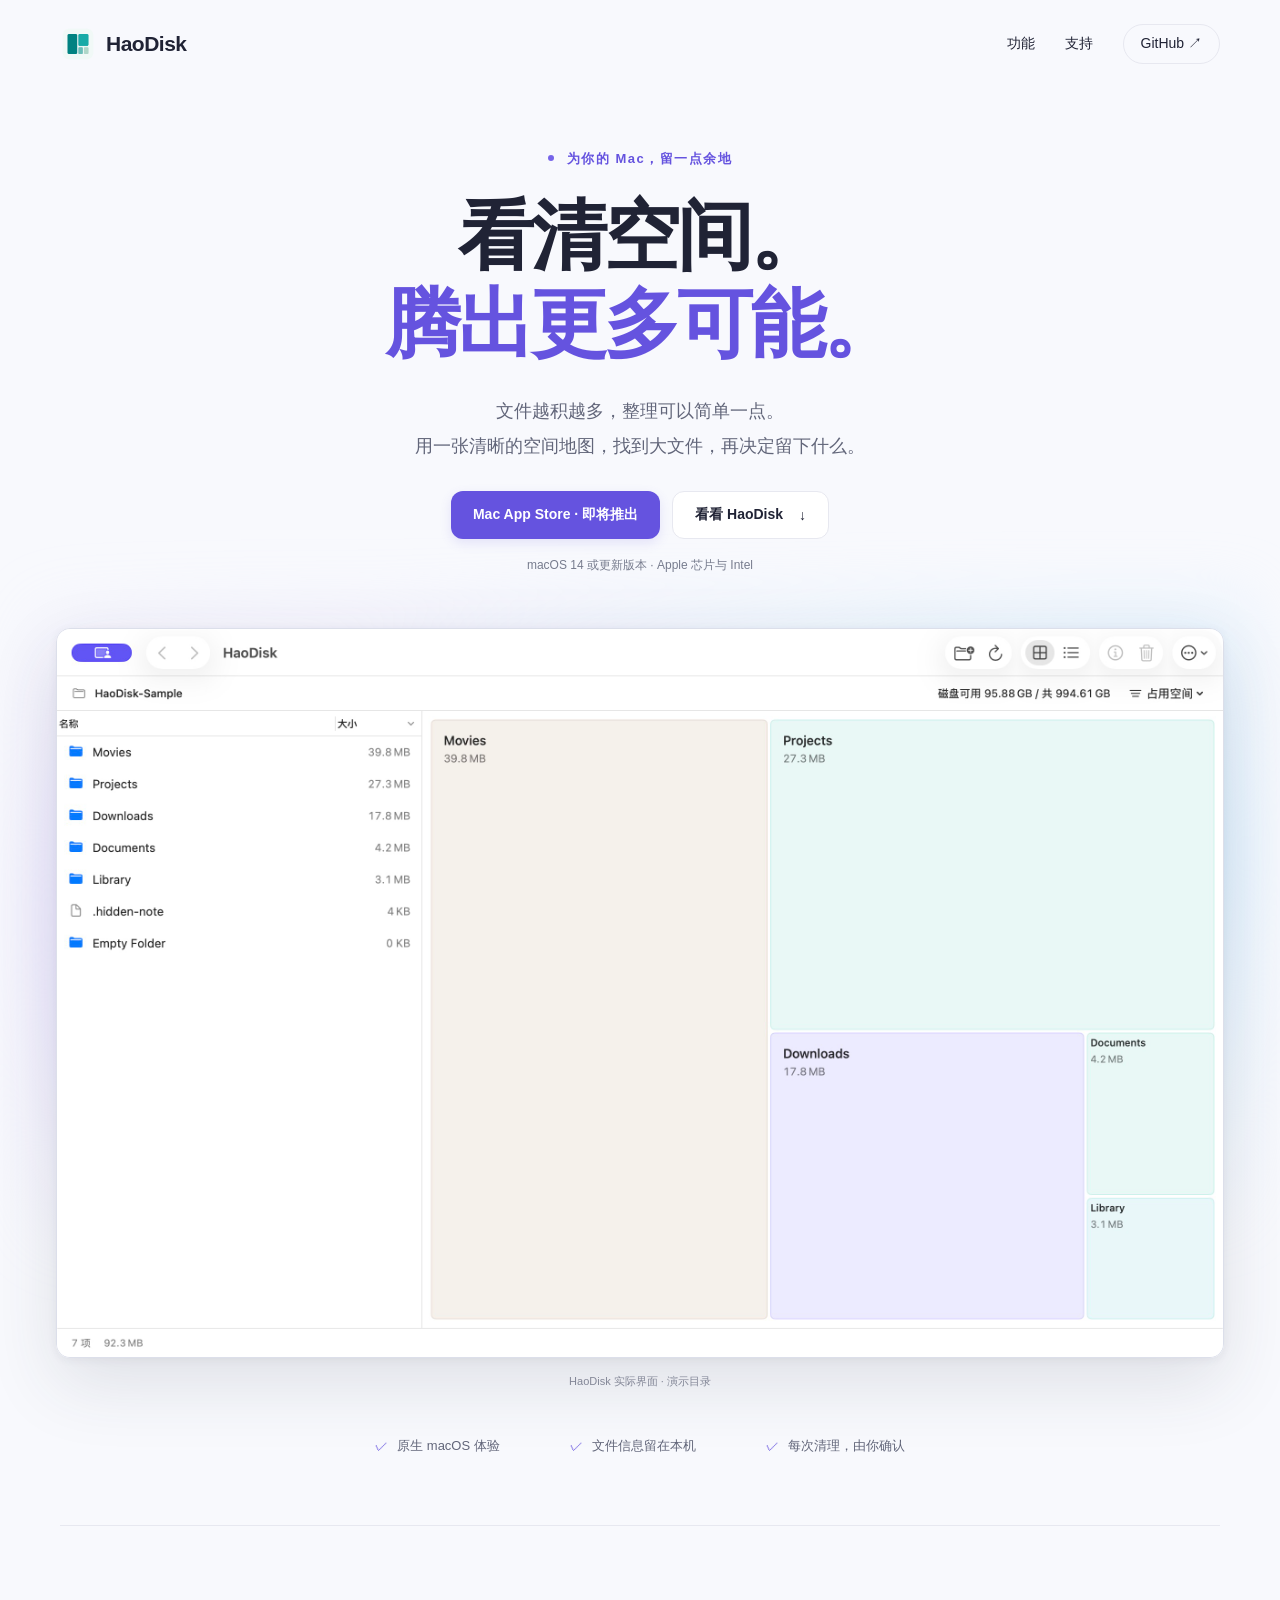
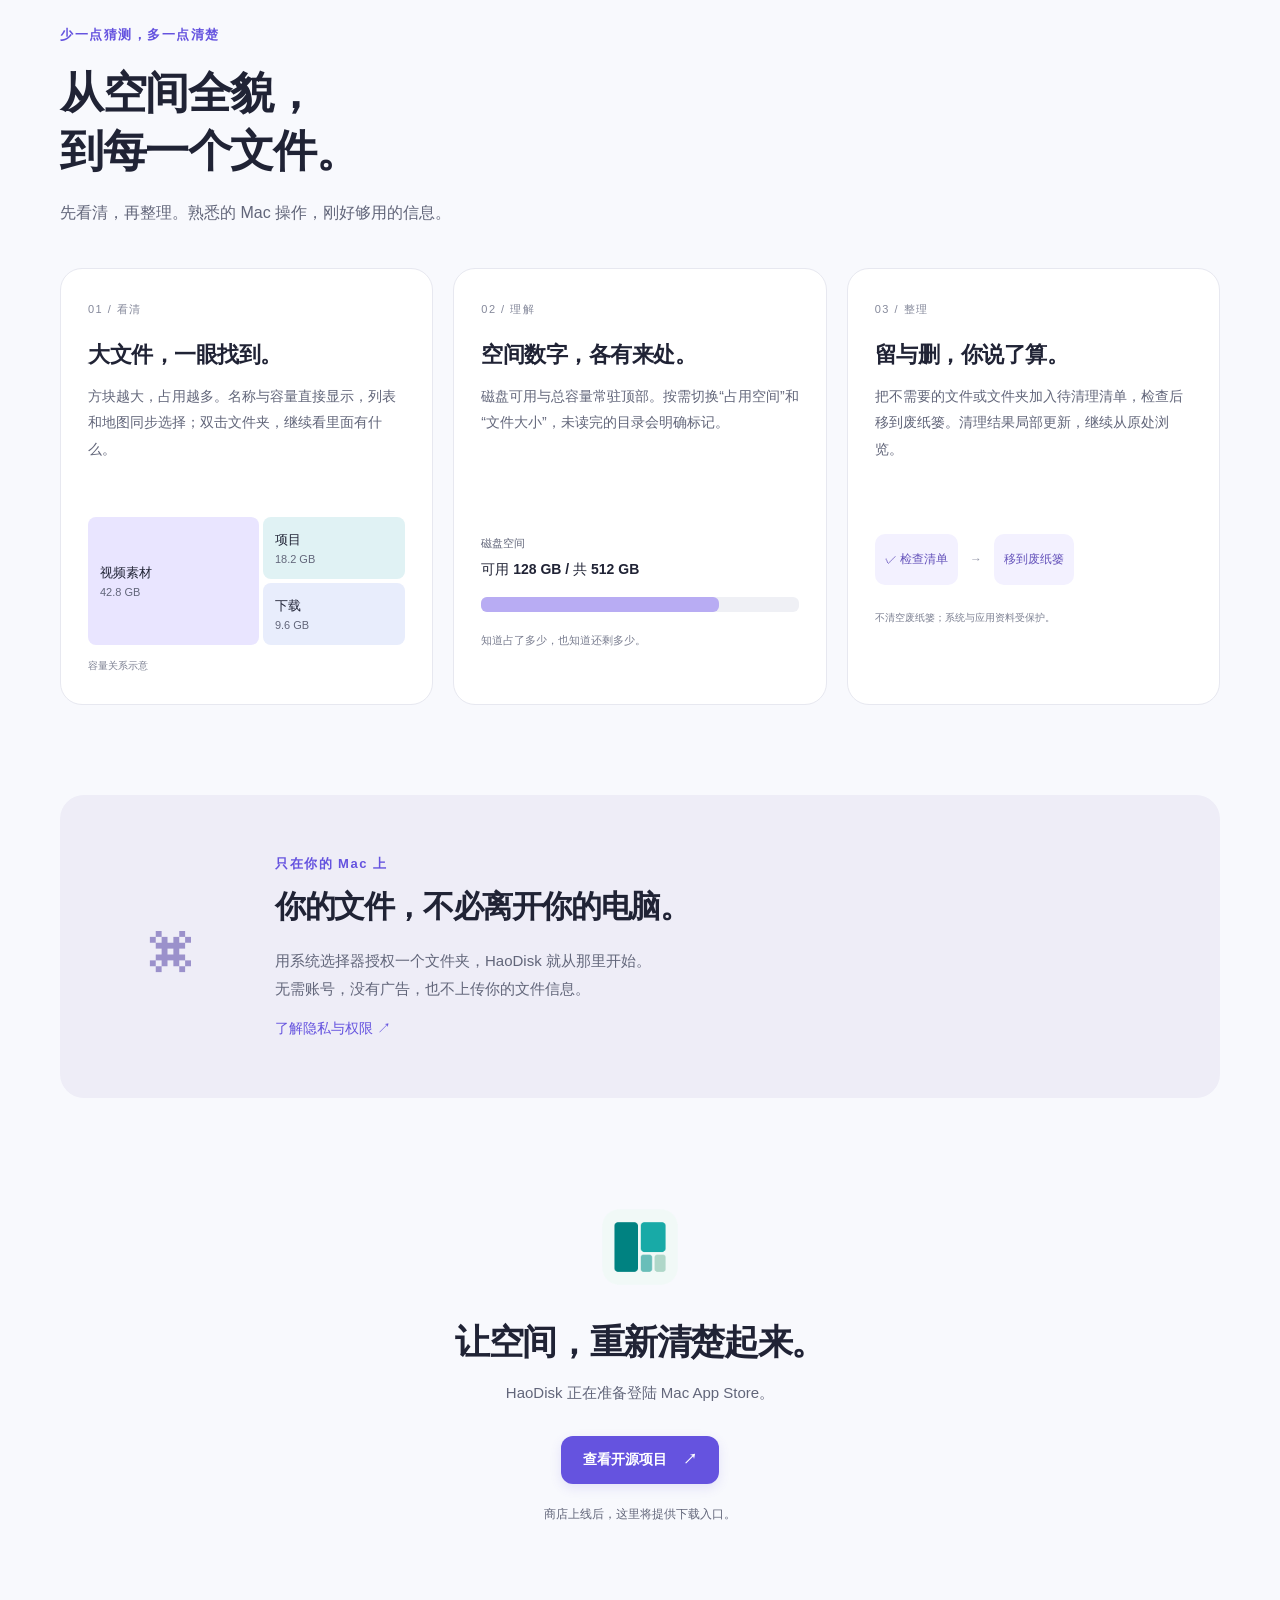
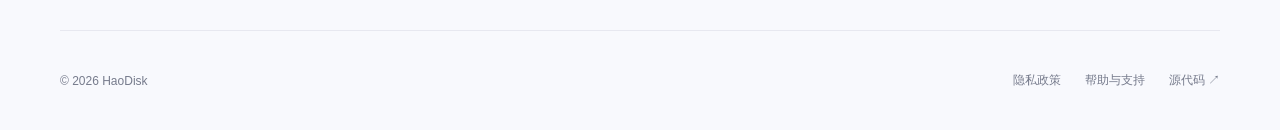
==== site/index.html @ 62d25d3c "docs: publish HaoDisk website and record App Store preparation" ====
<!doctype html>
<html lang="zh-CN">
<head>
<meta charset="utf-8"><meta name="viewport" content="width=device-width,initial-scale=1">
<title>HaoDisk — 看清空间，轻松整理</title>
<meta name="description" content="专为 Mac 打造的磁盘空间分析工具。用清晰的方块图找到大文件，确认后移到废纸篓。所有分析都留在你的 Mac。">
<meta name="theme-color" content="#f8f9fd"><meta property="og:title" content="HaoDisk — 看清空间，轻松整理"><meta property="og:description" content="原生 Mac 磁盘分析与清理工具。让每一份空间都有迹可循。"><meta property="og:image" content="https://skvdhshuk-blip.github.io/HaoDisk/assets/icon.png">
<link rel="icon" href="assets/icon.png"><link rel="stylesheet" href="style.css">
</head>
<body>
<a class="skip" href="#main">跳到主要内容</a>
<header class="nav wrap"><a class="brand" href="./" aria-label="HaoDisk 首页"><img src="assets/icon.png" width="36" height="36" alt="">HaoDisk</a><nav aria-label="主导航"><a href="#features">功能</a><a href="support.html">支持</a><a href="https://github.com/skvdhshuk-blip/HaoDisk" class="nav-code">GitHub ↗</a></nav></header>
<main id="main">
<section class="hero wrap">
<p class="eyebrow"><span></span> 为你的 Mac，留一点余地</p>
<h1>看清空间。<br><span>腾出更多可能。</span></h1>
<p class="intro">文件越积越多，整理可以简单一点。<br>用一张清晰的空间地图，找到大文件，再决定留下什么。</p>
<div class="actions"><a class="button primary" href="#availability">Mac App Store · 即将推出</a><a class="button secondary" href="#preview">看看 HaoDisk <span aria-hidden="true">↓</span></a></div>
<p class="compatibility">macOS 14 或更新版本 · Apple 芯片与 Intel</p>
<figure class="product" id="preview"><img src="assets/app.jpg" width="1280" height="800" alt="HaoDisk 原生界面：左侧按大小排列文件夹，右侧方块图直接显示各文件夹容量，顶部显示磁盘可用空间与总容量" fetchpriority="high"><figcaption>HaoDisk 实际界面 · 演示目录</figcaption></figure>
</section>
<section class="principles wrap" aria-label="产品特点"><span>原生 macOS 体验</span><span>文件信息留在本机</span><span>每次清理，由你确认</span></section>
<section class="features wrap" id="features">
<div class="section-heading"><p class="eyebrow">少一点猜测，多一点清楚</p><h2>从空间全貌，<br>到每一个文件。</h2><p>先看清，再整理。熟悉的 Mac 操作，刚好够用的信息。</p></div>
<div class="feature-grid">
<article><span class="feature-number">01 / 看清</span><h3>大文件，一眼找到。</h3><p>方块越大，占用越多。名称与容量直接显示，列表和地图同步选择；双击文件夹，继续看里面有什么。</p><div class="mini-map" aria-hidden="true"><span>视频素材<small>42.8 GB</small></span><span>项目<small>18.2 GB</small></span><span>下载<small>9.6 GB</small></span></div><small class="illustration-label">容量关系示意</small></article>
<article><span class="feature-number">02 / 理解</span><h3>空间数字，各有来处。</h3><p>磁盘可用与总容量常驻顶部。按需切换“占用空间”和“文件大小”，未读完的目录会明确标记。</p><div class="capacity-demo" aria-hidden="true"><div><span>磁盘空间</span><strong>可用 128 GB / 共 512 GB</strong></div><div class="capacity-track"><span></span></div><small>知道占了多少，也知道还剩多少。</small></div></article>
<article><span class="feature-number">03 / 整理</span><h3>留与删，你说了算。</h3><p>把不需要的文件或文件夹加入待清理清单，检查后移到废纸篓。清理结果局部更新，继续从原处浏览。</p><div class="cleanup-demo" aria-hidden="true"><span>✓ 检查清单</span><i>→</i><span>移到废纸篓</span></div><small class="illustration-label">不清空废纸篓；系统与应用资料受保护。</small></article>
</div>
</section>
<section class="privacy-band wrap"><div class="privacy-symbol" aria-hidden="true">⌘</div><div><p class="eyebrow">只在你的 Mac 上</p><h2>你的文件，不必离开你的电脑。</h2><p>用系统选择器授权一个文件夹，HaoDisk 就从那里开始。<br>无需账号，没有广告，也不上传你的文件信息。</p><a class="text-link" href="privacy.html">了解隐私与权限 <span aria-hidden="true">↗</span></a></div></section>
<section class="download wrap" id="availability"><img src="assets/icon.png" width="88" height="88" alt="HaoDisk 图标" loading="lazy"><h2>让空间，重新清楚起来。</h2><p>HaoDisk 正在准备登陆 Mac App Store。</p><a class="button primary" href="https://github.com/skvdhshuk-blip/HaoDisk">查看开源项目 <span aria-hidden="true">↗</span></a><p class="compatibility">商店上线后，这里将提供下载入口。</p></section>
</main>
<footer class="wrap"><span>© 2026 HaoDisk</span><nav aria-label="页脚导航"><a href="privacy.html">隐私政策</a><a href="support.html">帮助与支持</a><a href="https://github.com/skvdhshuk-blip/HaoDisk">源代码 ↗</a></nav></footer>
</body></html>
---- site/style.css ----
:root{color-scheme:light;--ink:#202335;--muted:#62667a;--purple:#6553df;--line:#e7e8f0;--surface:#f8f9fd}*{box-sizing:border-box}html{scroll-behavior:smooth;scroll-padding-top:30px}body{margin:0;background:var(--surface);color:var(--ink);font-family:-apple-system,BlinkMacSystemFont,"Segoe UI","PingFang SC","Microsoft YaHei",sans-serif;-webkit-font-smoothing:antialiased}a{color:inherit;text-decoration:none}a:focus-visible,summary:focus-visible{outline:3px solid var(--purple);outline-offset:5px}a:hover{text-decoration:underline;text-underline-offset:5px}.wrap{width:min(1160px,calc(100% - 56px));margin-inline:auto}.nav{height:88px;display:flex;align-items:center;justify-content:space-between}.brand{font-size:21px;letter-spacing:-.5px;font-weight:700;display:flex;gap:10px;align-items:center}.brand img{border-radius:9px}nav{display:flex;align-items:center;gap:30px;font-size:14px;font-weight:500}.nav-code{padding:10px 17px;border:1px solid var(--line);border-radius:99px}.hero{text-align:center;padding-top:62px}.eyebrow{font-size:13px;font-weight:600;letter-spacing:1.5px;color:var(--purple);margin:0 0 24px}.eyebrow span{display:inline-block;width:6px;height:6px;border-radius:50%;background:#7664e9;margin:0 8px 2px 0}h1{font-size:clamp(46px,6vw,76px);font-weight:650;letter-spacing:-3px;line-height:1.16;margin:0}h1 span{color:var(--purple)}.intro{font-size:18px;line-height:1.9;color:var(--muted);margin:26px 0}.actions{display:flex;justify-content:center;gap:12px;margin-top:28px}.button{display:inline-flex;min-height:48px;align-items:center;justify-content:center;gap:16px;padding:13px 22px;border-radius:12px;font-size:14px;font-weight:600;transition:transform 140ms cubic-bezier(.23,1,.32,1),background-color 140ms ease}.button:active{transform:scale(.97)}.button:hover{text-decoration:none}.primary{background:var(--purple);color:white;box-shadow:0 4px 12px #6553df24}.secondary{background:white;border:1px solid var(--line)}.compatibility{font-size:12px;color:#777c8e;margin-top:18px}.product{margin:54px -4px 0;position:relative;scroll-margin-top:30px}.product:before{content:"";position:absolute;inset:-30px -25px 10%;background:radial-gradient(ellipse at 25% 45%,#e4dcff 0,transparent 65%),radial-gradient(ellipse at 90% 35%,#d8eeff 0,transparent 60%);z-index:-1;filter:blur(30px)}.product img{display:block;width:100%;height:auto;border-radius:14px;border:1px solid #dcdfea;box-shadow:0 25px 70px #30374a20,0 2px 8px #30374a10}.product figcaption{font-size:11px;color:#838797;margin-top:16px}.principles{display:flex;justify-content:center;gap:70px;padding:48px 0 70px;color:var(--muted);font-size:13px;border-bottom:1px solid var(--line)}.principles span:before{content:"✓";margin-right:9px;color:var(--purple)}.features{padding-top:100px}.section-heading{position:relative}.section-heading .eyebrow{margin-bottom:20px}h2{font-size:clamp(30px,3.5vw,44px);letter-spacing:-1.4px;line-height:1.3;font-weight:620;margin:0 0 20px}.section-heading>p:last-child{color:var(--muted);font-size:16px;line-height:1.8}.feature-grid{display:grid;grid-template-columns:repeat(3,minmax(0,1fr));gap:20px;margin-top:40px}.feature-grid article{background:white;border:1px solid var(--line);border-radius:22px;padding:30px 27px;overflow:hidden}.feature-number{font-size:11px;letter-spacing:1.5px;color:#85899b}h3{font-size:22px;letter-spacing:-.5px;margin:23px 0 13px}.feature-grid p{font-size:14px;line-height:1.9;color:var(--muted);margin:0;min-height:108px}.mini-map{height:128px;display:grid;grid-template-columns:1.2fr 1fr;grid-template-rows:1fr 1fr;gap:4px;margin-top:26px}.mini-map span{border-radius:8px;background:#e9e5ff;padding:12px;font-size:13px;display:flex;flex-direction:column;justify-content:center}.mini-map span:first-child{grid-row:span 2}.mini-map span:nth-child(2){background:#e0f2f4}.mini-map span:nth-child(3){background:#e8edfc}.mini-map small{display:block;font-size:11px;color:var(--muted);margin-top:4px}.illustration-label{font-size:10px;color:#7b7f91;display:block;margin-top:12px;line-height:1.7}.capacity-demo{margin-top:45px}.capacity-demo>div:first-child{display:flex;flex-direction:column;gap:10px;font-size:11px;color:var(--muted)}.capacity-demo strong{font-size:14px;color:var(--ink);font-weight:550}.capacity-track{height:15px;border-radius:6px;background:#eff0f5;margin:18px 0}.capacity-track span{display:block;width:75%;height:100%;border-radius:6px;background:#b8acf3}.capacity-demo small{font-size:11px;color:#7b7f91}.cleanup-demo{margin:43px 0 24px;display:flex;gap:12px;align-items:center;font-size:12px}.cleanup-demo span{padding:17px 10px;border-radius:10px;background:#f3f1ff;color:#6553bb;white-space:nowrap}.cleanup-demo i{font-style:normal;color:#979aac}.privacy-band{margin-top:90px;padding:60px 50px;border-radius:24px;background:#eeedf7;display:flex;align-items:center;gap:50px}.privacy-symbol{font-size:94px;font-weight:300;line-height:1;color:#9b91cb;min-width:115px;text-align:center}.privacy-band .eyebrow{margin-bottom:14px}.privacy-band h2{font-size:31px}.privacy-band p:not(.eyebrow){font-size:15px;color:var(--muted);line-height:1.9}.text-link{color:var(--purple);font-size:14px}.download{padding:105px 0 95px;text-align:center}.download img{border-radius:22px;margin-bottom:24px}.download h2{font-size:35px}.download>p{color:var(--muted);font-size:15px}.download .button{margin:18px 0 4px}.download .compatibility{font-size:12px}footer{border-top:1px solid var(--line);min-height:100px;display:flex;align-items:center;justify-content:space-between;color:#767b8c;font-size:12px}footer nav{font-size:12px;gap:24px}.skip{position:absolute;top:-70px;left:20px;background:white;z-index:5;padding:15px}.skip:focus{top:15px}.document{max-width:760px;padding:60px 0 80px;min-height:70vh}.document h1{font-size:46px;letter-spacing:-1.5px;margin-bottom:20px}.document h2{font-size:23px;margin:38px 0 12px;letter-spacing:-.4px}.document p,.document li{font-size:15px;line-height:1.95;color:var(--muted)}.document a{color:var(--purple);text-decoration:underline;text-underline-offset:3px}.document ul,.document ol{padding-left:23px}.document details{border-bottom:1px solid var(--line);padding:23px 0}.document summary{cursor:pointer;font-size:17px;font-weight:550;line-height:1.7}.document details p{margin-bottom:0}.updated{font-size:12px!important;color:#818596!important}.note{background:#eeedf7;padding:20px 24px;border-radius:14px}
@media(hover:hover) and (pointer:fine){.primary:hover{background:#5644ce}.secondary:hover{background:#f4f3fd}}
@media(max-width:900px){.feature-grid{grid-template-columns:1fr}.feature-grid p{min-height:0}.feature-grid article{padding:30px}.mini-map{max-width:440px}.capacity-demo{max-width:440px;margin-top:25px}.cleanup-demo{margin-top:25px}.privacy-band{gap:30px;padding:40px 30px}.privacy-symbol{min-width:75px;font-size:70px}.principles{gap:25px}.feature-grid{gap:16px}}
@media(max-width:600px){.wrap{width:calc(100% - 36px)}.nav{height:74px}nav{gap:18px;font-size:12px}.nav-code{display:none}.hero{padding-top:46px}h1{letter-spacing:-1.5px;font-size:47px}.intro{font-size:15px;margin-top:22px}.actions{flex-direction:column;align-items:center}.actions .button{width:260px}.product{margin-top:38px}.product img{border-radius:8px}.product:before{inset:0}.principles{flex-wrap:wrap;gap:16px 22px;padding:35px 0 45px;font-size:11px}.features{padding-top:58px}.section-heading>p:last-child{font-size:14px}.privacy-band{margin-top:45px;display:block;padding:32px 25px}.privacy-symbol{display:none}.privacy-band h2{font-size:26px}.privacy-band p:not(.eyebrow){font-size:14px}.download{padding:70px 0}.download h2{font-size:28px}footer{padding:28px 0;display:block}footer nav{margin-top:20px;gap:20px}.document{padding-top:35px}.document h1{font-size:36px}.eyebrow{font-size:11px;letter-spacing:1px}}
@media(prefers-reduced-motion:reduce){html{scroll-behavior:auto}.button{transition:none}.button:active{transform:none}}
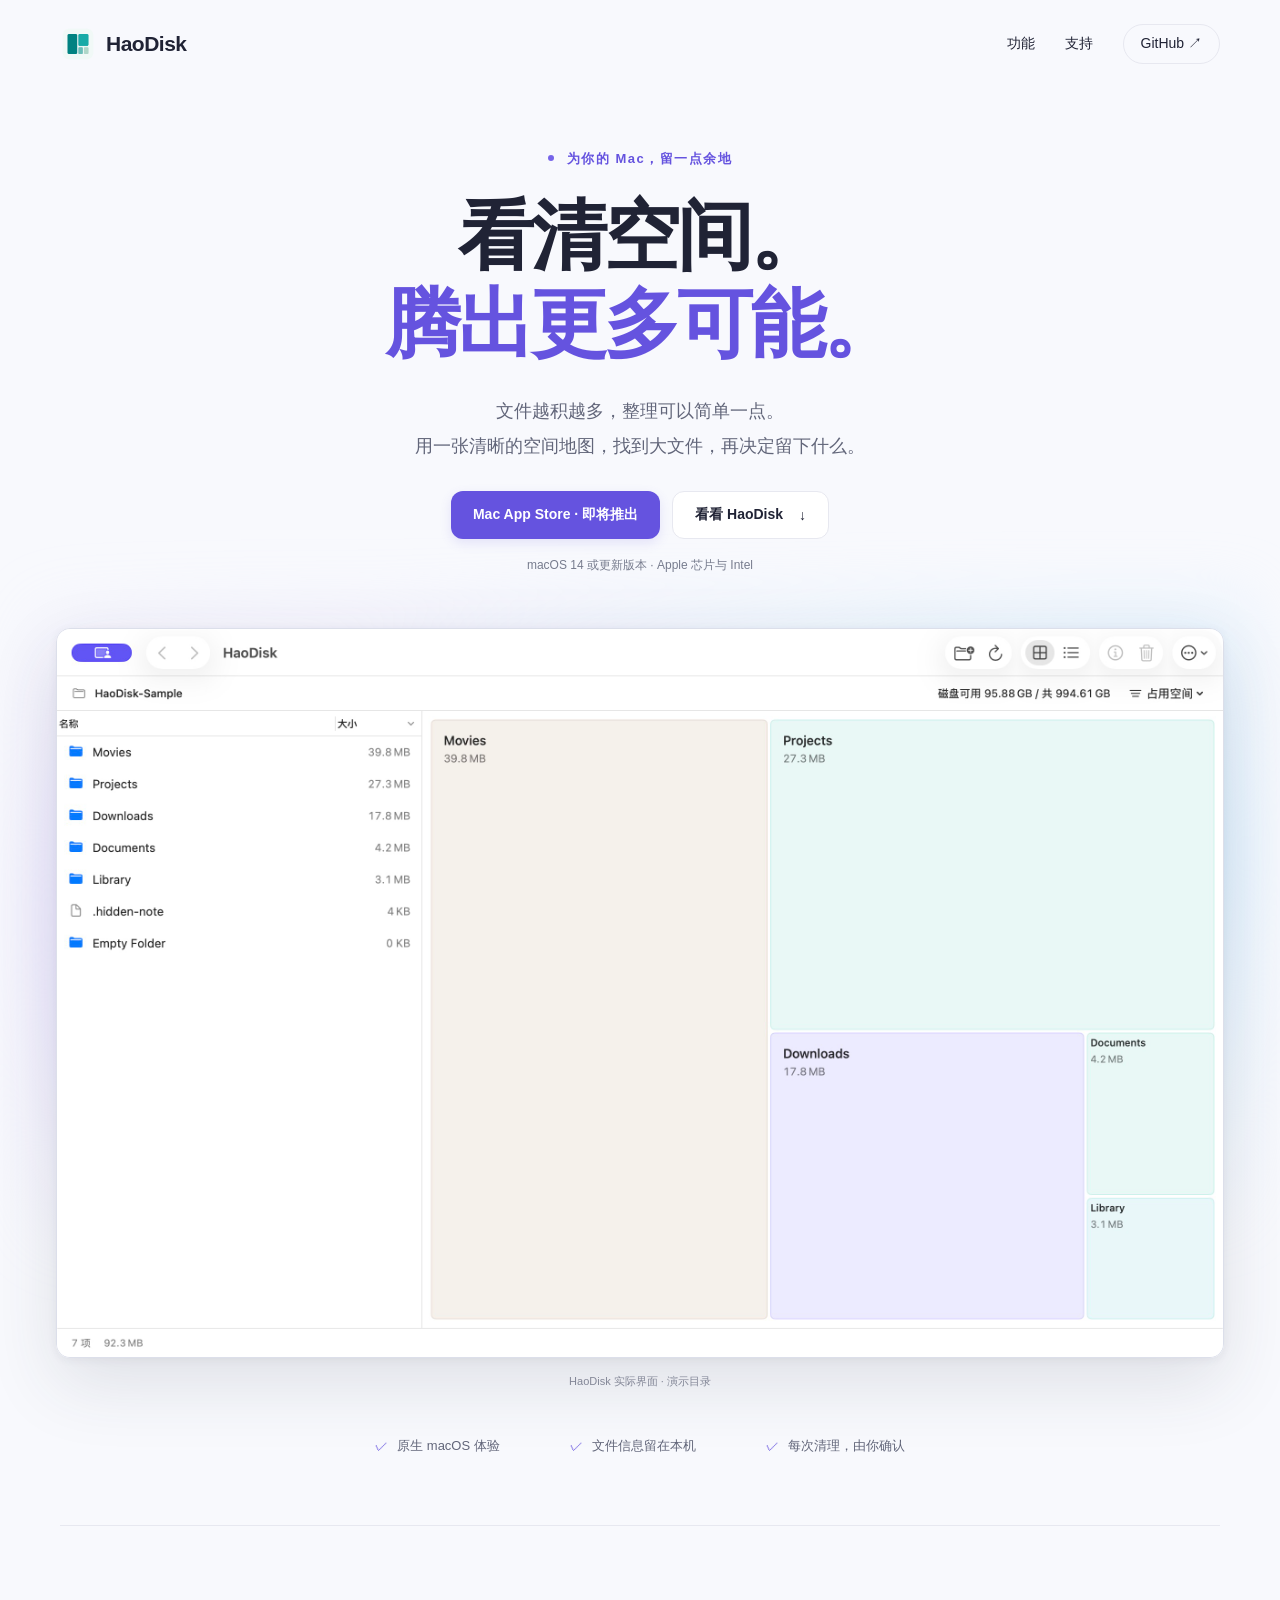
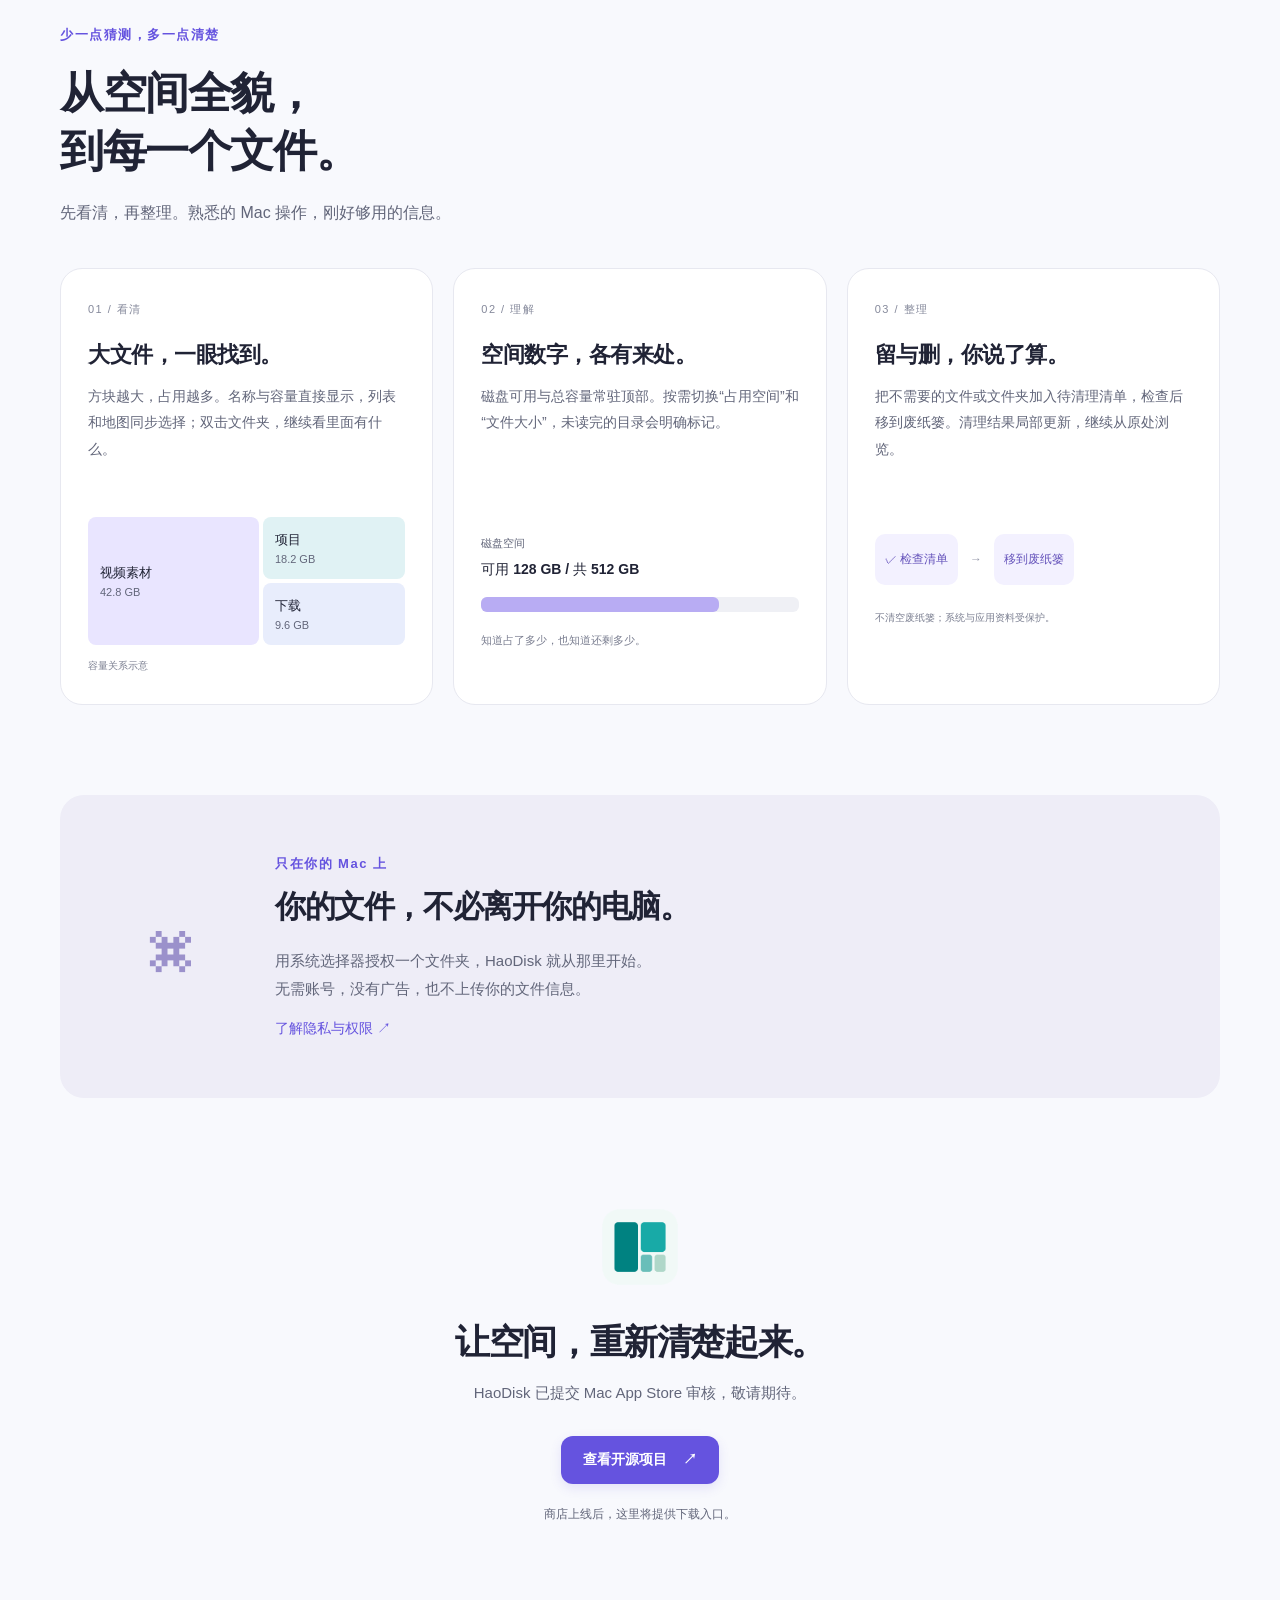
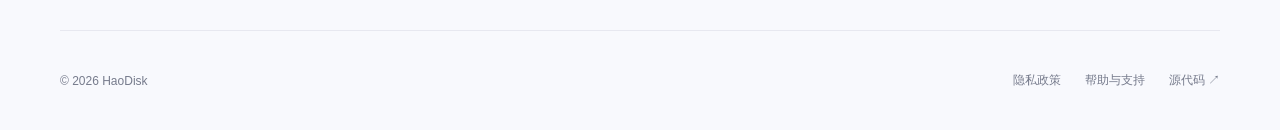
==== commit ea2b8cd7: "docs: record HaoDisk 0.2.4 App Review submission" ====
--- a/site/index.html
+++ b/site/index.html
@@ -29,7 +29,7 @@
 </div>
 </section>
 <section class="privacy-band wrap"><div class="privacy-symbol" aria-hidden="true">⌘</div><div><p class="eyebrow">只在你的 Mac 上</p><h2>你的文件，不必离开你的电脑。</h2><p>用系统选择器授权一个文件夹，HaoDisk 就从那里开始。<br>无需账号，没有广告，也不上传你的文件信息。</p><a class="text-link" href="privacy.html">了解隐私与权限 <span aria-hidden="true">↗</span></a></div></section>
-<section class="download wrap" id="availability"><img src="assets/icon.png" width="88" height="88" alt="HaoDisk 图标" loading="lazy"><h2>让空间，重新清楚起来。</h2><p>HaoDisk 正在准备登陆 Mac App Store。</p><a class="button primary" href="https://github.com/skvdhshuk-blip/HaoDisk">查看开源项目 <span aria-hidden="true">↗</span></a><p class="compatibility">商店上线后，这里将提供下载入口。</p></section>
+<section class="download wrap" id="availability"><img src="assets/icon.png" width="88" height="88" alt="HaoDisk 图标" loading="lazy"><h2>让空间，重新清楚起来。</h2><p>HaoDisk 已提交 Mac App Store 审核，敬请期待。</p><a class="button primary" href="https://github.com/skvdhshuk-blip/HaoDisk">查看开源项目 <span aria-hidden="true">↗</span></a><p class="compatibility">商店上线后，这里将提供下载入口。</p></section>
 </main>
 <footer class="wrap"><span>© 2026 HaoDisk</span><nav aria-label="页脚导航"><a href="privacy.html">隐私政策</a><a href="support.html">帮助与支持</a><a href="https://github.com/skvdhshuk-blip/HaoDisk">源代码 ↗</a></nav></footer>
 </body></html>
